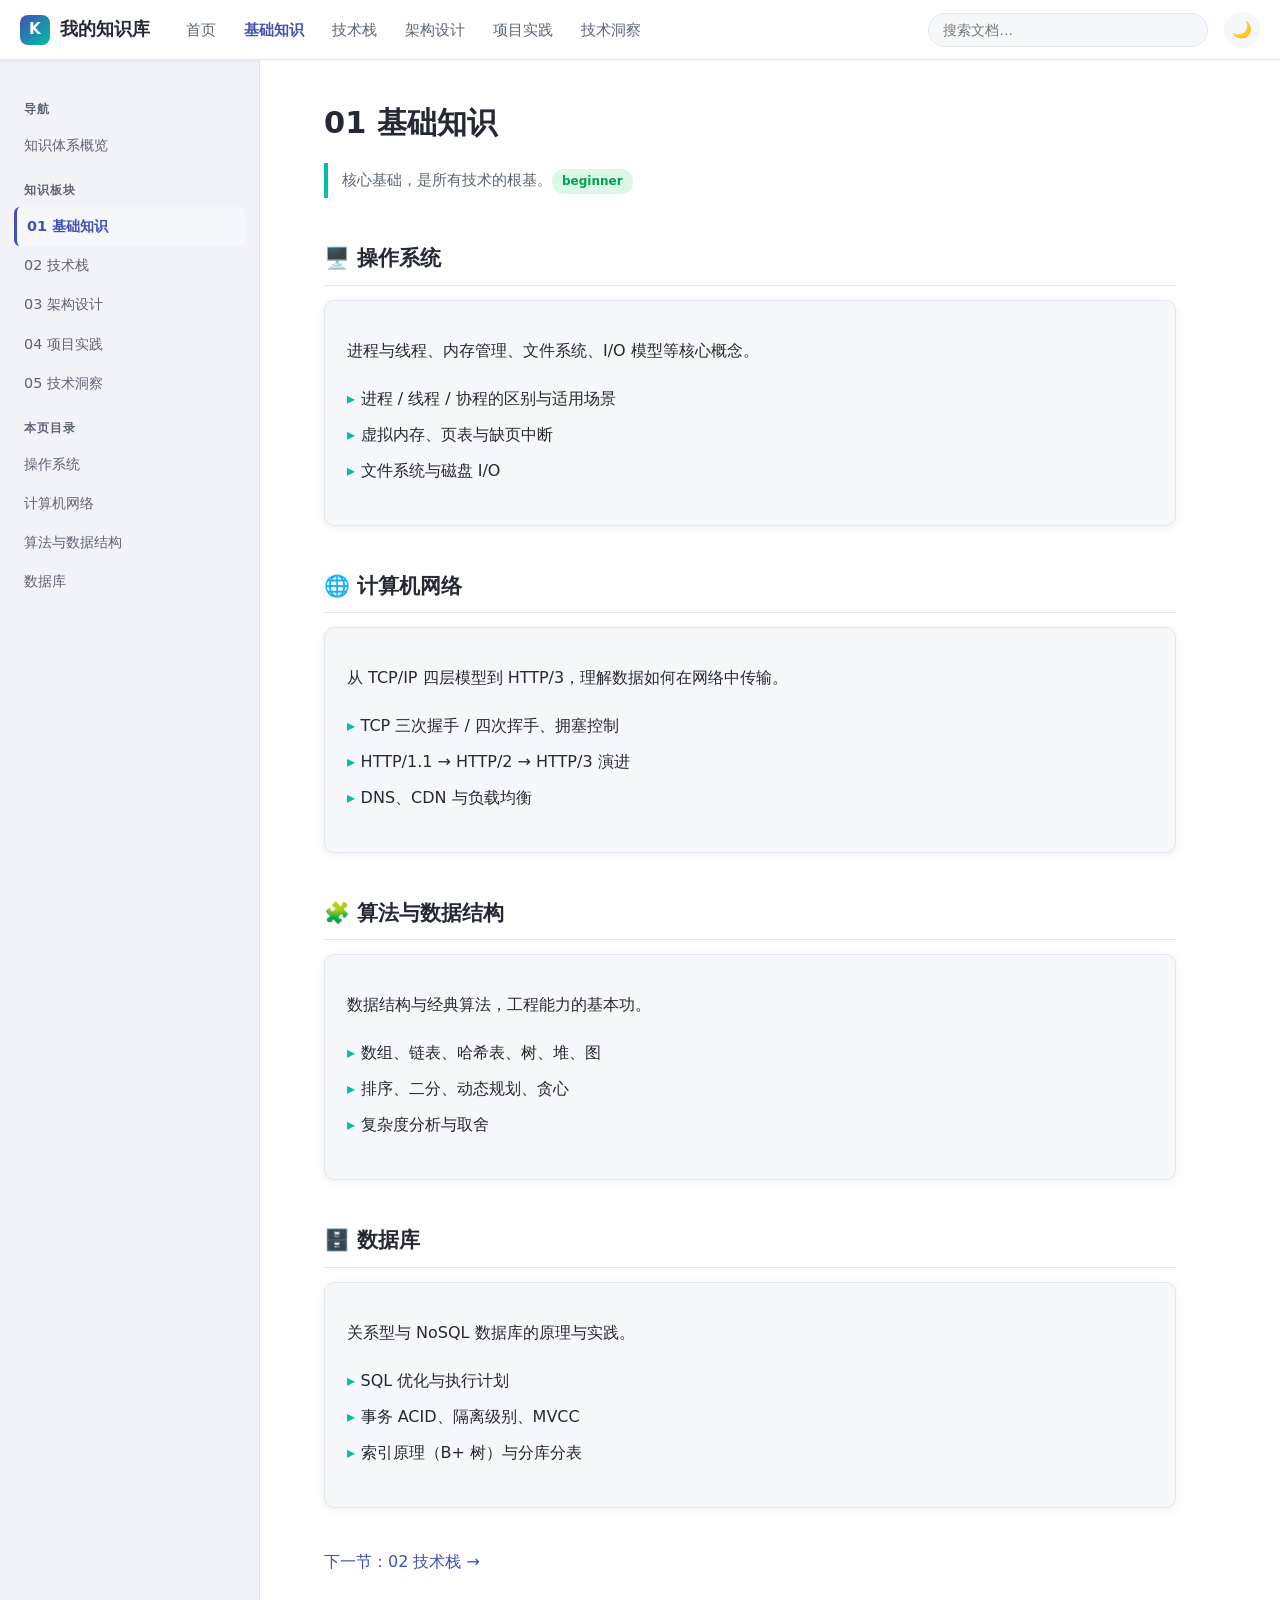
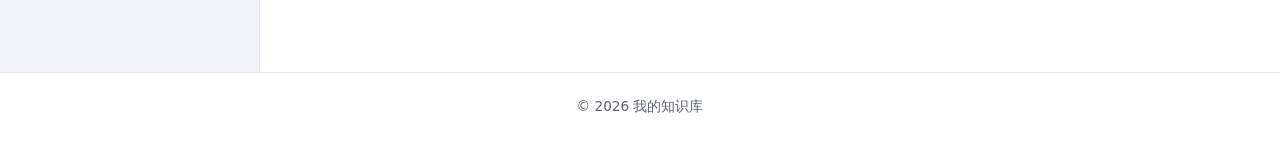
==== 01-foundations.html @ 67ab2db3 "Initial commit: personal knowledge OS site" ====
<!DOCTYPE html>
<html lang="zh-CN">
<head>
  <meta charset="UTF-8">
  <meta name="viewport" content="width=device-width, initial-scale=1.0">
  <title>基础知识 · 我的知识库</title>
  <link rel="stylesheet" href="css/style.css">
</head>
<body>
  <header class="site-header">
    <a class="site-title" href="index.html"><span class="logo">K</span> 我的知识库</a>
    <nav class="top-nav">
      <a href="index.html">首页</a>
      <a href="01-foundations.html" class="active">基础知识</a>
      <a href="02-technologies.html">技术栈</a>
      <a href="03-architecture.html">架构设计</a>
      <a href="04-projects.html">项目实践</a>
      <a href="05-insights.html">技术洞察</a>
    </nav>
    <div class="search-box">
      <input type="text" id="searchInput" placeholder="搜索文档…">
      <div class="search-results" id="searchResults"></div>
    </div>
    <button class="theme-toggle" id="themeToggle" onclick="toggleTheme()" title="切换深色模式">🌙</button>
  </header>

  <div class="layout">
    <aside class="sidebar">
      <div class="nav-label">导航</div>
      <a href="index.html">知识体系概览</a>
      <div class="nav-label">知识板块</div>
      <a href="01-foundations.html" class="active">01 基础知识</a>
      <a href="02-technologies.html">02 技术栈</a>
      <a href="03-architecture.html">03 架构设计</a>
      <a href="04-projects.html">04 项目实践</a>
      <a href="05-insights.html">05 技术洞察</a>
      <div class="nav-label">本页目录</div>
      <a href="#os">操作系统</a>
      <a href="#network">计算机网络</a>
      <a href="#algorithm">算法与数据结构</a>
      <a href="#database">数据库</a>
    </aside>

    <main class="content">
      <h1 class="page-title">01 基础知识</h1>
      <p class="page-sub">核心基础，是所有技术的根基。<span class="badge green">beginner</span></p>

      <h2 class="section" id="os">🖥️ 操作系统</h2>
      <div class="card">
        <p>进程与线程、内存管理、文件系统、I/O 模型等核心概念。</p>
        <ul class="feature-list">
          <li>进程 / 线程 / 协程的区别与适用场景</li>
          <li>虚拟内存、页表与缺页中断</li>
          <li>文件系统与磁盘 I/O</li>
        </ul>
      </div>

      <h2 class="section" id="network">🌐 计算机网络</h2>
      <div class="card">
        <p>从 TCP/IP 四层模型到 HTTP/3，理解数据如何在网络中传输。</p>
        <ul class="feature-list">
          <li>TCP 三次握手 / 四次挥手、拥塞控制</li>
          <li>HTTP/1.1 → HTTP/2 → HTTP/3 演进</li>
          <li>DNS、CDN 与负载均衡</li>
        </ul>
      </div>

      <h2 class="section" id="algorithm">🧩 算法与数据结构</h2>
      <div class="card">
        <p>数据结构与经典算法，工程能力的基本功。</p>
        <ul class="feature-list">
          <li>数组、链表、哈希表、树、堆、图</li>
          <li>排序、二分、动态规划、贪心</li>
          <li>复杂度分析与取舍</li>
        </ul>
      </div>

      <h2 class="section" id="database">🗄️ 数据库</h2>
      <div class="card">
        <p>关系型与 NoSQL 数据库的原理与实践。</p>
        <ul class="feature-list">
          <li>SQL 优化与执行计划</li>
          <li>事务 ACID、隔离级别、MVCC</li>
          <li>索引原理（B+ 树）与分库分表</li>
        </ul>
      </div>

      <p style="margin-top:40px"><a href="02-technologies.html">下一节：02 技术栈 →</a></p>
    </main>
  </div>

  <footer class="site-footer">© 2026 我的知识库</footer>
  <button class="back-top" id="backTop" onclick="scrollToTop()" title="返回顶部">↑</button>
  <script src="js/main.js"></script>
</body>
</html>
---- css/style.css ----
/* ============ 主题变量 ============ */
:root {
  --primary: #4051b5;
  --primary-light: #4d62d0;
  --accent: #00bfa5;
  --bg: #ffffff;
  --bg-alt: #f6f7fb;
  --bg-code: #eceef7;
  --text: #242933;
  --text-soft: #5b6472;
  --border: #e3e6ef;
  --card-shadow: 0 2px 8px rgba(30, 40, 80, 0.08);
  --header-bg: #ffffff;
  --sidebar-bg: #f2f3f9;
  --radius: 10px;
}

[data-theme="dark"] {
  --primary: #7c8cff;
  --primary-light: #94a1ff;
  --accent: #2ee6c8;
  --bg: #16181d;
  --bg-alt: #1c1f26;
  --bg-code: #242830;
  --text: #e4e7ee;
  --text-soft: #a3abba;
  --border: #2c313c;
  --card-shadow: 0 2px 10px rgba(0, 0, 0, 0.35);
  --header-bg: #1a1d24;
  --sidebar-bg: #14161b;
}

/* ============ 基础 ============ */
* { box-sizing: border-box; }
html { scroll-behavior: smooth; }
body {
  margin: 0;
  font-family: "Segoe UI", "PingFang SC", "Microsoft YaHei", system-ui, sans-serif;
  background: var(--bg);
  color: var(--text);
  line-height: 1.75;
  transition: background 0.25s, color 0.25s;
}
a { color: var(--primary); text-decoration: none; }
a:hover { color: var(--primary-light); }
code {
  font-family: Consolas, "JetBrains Mono", monospace;
  background: var(--bg-code);
  padding: 0.15em 0.4em;
  border-radius: 4px;
  font-size: 0.9em;
}

/* ============ 顶部导航栏 ============ */
.site-header {
  position: sticky;
  top: 0;
  z-index: 100;
  display: flex;
  align-items: center;
  gap: 16px;
  height: 60px;
  padding: 0 20px;
  background: var(--header-bg);
  border-bottom: 1px solid var(--border);
  box-shadow: 0 1px 4px rgba(0,0,0,0.05);
}
.site-title {
  display: flex;
  align-items: center;
  gap: 10px;
  font-weight: 700;
  font-size: 1.1rem;
  color: var(--text);
  white-space: nowrap;
}
.site-title .logo {
  width: 30px; height: 30px;
  display: grid; place-items: center;
  border-radius: 8px;
  background: linear-gradient(135deg, var(--primary), var(--accent));
  color: #fff; font-size: 0.95rem;
}
.top-nav { display: flex; gap: 4px; margin-left: 8px; overflow-x: auto; }
.top-nav a {
  padding: 6px 12px;
  border-radius: 6px;
  color: var(--text-soft);
  font-size: 0.92rem;
  white-space: nowrap;
}
.top-nav a:hover { background: var(--bg-alt); color: var(--text); }
.top-nav a.active { color: var(--primary); font-weight: 600; }

/* 搜索 */
.search-box { position: relative; margin-left: auto; width: min(280px, 32vw); }
.search-box input {
  width: 100%;
  padding: 8px 14px;
  border-radius: 20px;
  border: 1px solid var(--border);
  background: var(--bg-alt);
  color: var(--text);
  font-size: 0.9rem;
  outline: none;
  transition: border 0.2s;
}
.search-box input:focus { border-color: var(--primary); }
.search-results {
  position: absolute;
  top: calc(100% + 6px);
  right: 0;
  width: 130%;
  max-height: 320px;
  overflow-y: auto;
  background: var(--header-bg);
  border: 1px solid var(--border);
  border-radius: var(--radius);
  box-shadow: var(--card-shadow);
  display: none;
  z-index: 200;
}
.search-results.show { display: block; }
.search-results a {
  display: block;
  padding: 9px 14px;
  color: var(--text);
  font-size: 0.9rem;
  border-bottom: 1px solid var(--border);
}
.search-results a:last-child { border-bottom: none; }
.search-results a:hover { background: var(--bg-alt); }
.search-results .sr-desc { display: block; color: var(--text-soft); font-size: 0.8rem; }

/* 主题切换 */
.theme-toggle {
  border: none;
  background: var(--bg-alt);
  color: var(--text);
  width: 36px; height: 36px;
  border-radius: 50%;
  cursor: pointer;
  font-size: 1rem;
  flex: none;
  transition: transform 0.2s;
}
.theme-toggle:hover { transform: rotate(20deg); }

/* ============ 布局 ============ */
.layout { display: flex; min-height: calc(100vh - 60px); }
.sidebar {
  width: 260px;
  flex: none;
  padding: 24px 14px;
  background: var(--sidebar-bg);
  border-right: 1px solid var(--border);
  font-size: 0.9rem;
}
.sidebar .nav-label {
  font-weight: 700;
  color: var(--text-soft);
  font-size: 0.78rem;
  text-transform: uppercase;
  letter-spacing: 0.08em;
  padding: 14px 10px 6px;
}
.sidebar a {
  display: block;
  padding: 7px 10px;
  border-radius: 6px;
  color: var(--text-soft);
}
.sidebar a:hover { background: var(--bg-alt); color: var(--text); }
.sidebar a.active {
  color: var(--primary);
  background: var(--bg-alt);
  font-weight: 600;
  border-left: 3px solid var(--primary);
}
.content {
  flex: 1;
  min-width: 0;
  padding: 36px clamp(20px, 5vw, 64px) 80px;
  max-width: 980px;
}

/* ============ 内容元素 ============ */
.page-title { font-size: 1.9rem; margin: 0 0 6px; }
.page-sub {
  color: var(--text-soft);
  font-size: 0.95rem;
  border-left: 4px solid var(--accent);
  padding: 4px 0 4px 14px;
  margin: 14px 0 30px;
}
h2.section {
  font-size: 1.3rem;
  margin: 42px 0 14px;
  padding-bottom: 8px;
  border-bottom: 1px solid var(--border);
}
h3 { font-size: 1.08rem; margin: 26px 0 10px; }
.card {
  background: var(--bg-alt);
  border: 1px solid var(--border);
  border-radius: var(--radius);
  padding: 20px 22px;
  box-shadow: var(--card-shadow);
}
.card h3 { margin-top: 0; }
.card-link { display: block; transition: transform 0.15s, border-color 0.15s; }
.card-link:hover { transform: translateY(-3px); border-color: var(--primary); }

.grid { display: grid; gap: 16px; }
.grid.cols-2 { grid-template-columns: repeat(auto-fill, minmax(280px, 1fr)); }
.grid.cols-3 { grid-template-columns: repeat(auto-fill, minmax(220px, 1fr)); }

.badge {
  display: inline-block;
  padding: 2px 10px;
  border-radius: 12px;
  font-size: 0.75rem;
  font-weight: 600;
  background: color-mix(in srgb, var(--primary) 14%, transparent);
  color: var(--primary);
}
.badge.green { background: rgba(0, 200, 83, 0.14); color: #00a152; }
.badge.yellow { background: rgba(255, 196, 0, 0.16); color: #b28704; }
.badge.red { background: rgba(233, 60, 60, 0.13); color: #d32f2f; }

ul.feature-list { padding-left: 0; list-style: none; }
ul.feature-list li { padding: 4px 0; }
ul.feature-list li::before { content: "▸ "; color: var(--accent); font-weight: 700; }

/* 金字塔 */
.pyramid { display: flex; flex-direction: column; align-items: center; gap: 8px; margin: 26px 0; }
.pyramid a {
  display: flex;
  align-items: center;
  justify-content: space-between;
  gap: 18px;
  padding: 10px 22px;
  color: #fff;
  border-radius: 8px;
  font-weight: 600;
  font-size: 0.92rem;
  box-shadow: var(--card-shadow);
  transition: transform 0.15s, filter 0.15s;
}
.pyramid a:hover { transform: scale(1.03); color: #fff; filter: brightness(1.08); }
.pyramid a .p-desc { font-weight: 400; font-size: 0.8rem; opacity: 0.9; }
.py-1 { width: 46%; background: linear-gradient(135deg, #7c4dff, #536dfe); }
.py-2 { width: 56%; background: linear-gradient(135deg, #4051b5, #4d62d0); }
.py-3 { width: 66%; background: linear-gradient(135deg, #00897b, #00bfa5); }
.py-4 { width: 76%; background: linear-gradient(135deg, #00838f, #00acc1); }
.py-5 { width: 86%; background: linear-gradient(135deg, #546e7a, #78909c); }

/* 统计 */
.stats { display: grid; grid-template-columns: repeat(auto-fit, minmax(140px, 1fr)); gap: 14px; margin: 22px 0; }
.stat {
  text-align: center;
  padding: 18px 10px;
  border-radius: var(--radius);
  background: var(--bg-alt);
  border: 1px solid var(--border);
}
.stat .num { font-size: 1.7rem; font-weight: 800; color: var(--primary); }
.stat .label { font-size: 0.82rem; color: var(--text-soft); }

/* 步骤 */
.steps { counter-reset: step; padding-left: 0; list-style: none; }
.steps li {
  counter-increment: step;
  position: relative;
  padding: 0 0 22px 46px;
}
.steps li::before {
  content: counter(step);
  position: absolute; left: 0; top: 0;
  width: 30px; height: 30px;
  display: grid; place-items: center;
  border-radius: 50%;
  background: var(--primary);
  color: #fff;
  font-weight: 700;
  font-size: 0.9rem;
}
.steps li::after {
  content: "";
  position: absolute; left: 14px; top: 34px; bottom: 4px;
  width: 2px; background: var(--border);
}
.steps li:last-child::after { display: none; }

/* 表格 */
table { width: 100%; border-collapse: collapse; font-size: 0.9rem; }
th, td { padding: 10px 12px; border: 1px solid var(--border); text-align: left; }
th { background: var(--bg-alt); }

/* 页脚 */
.site-footer {
  border-top: 1px solid var(--border);
  padding: 22px;
  text-align: center;
  color: var(--text-soft);
  font-size: 0.85rem;
}

/* 返回顶部 */
.back-top {
  position: fixed;
  right: 22px; bottom: 26px;
  width: 42px; height: 42px;
  border: none;
  border-radius: 50%;
  background: var(--primary);
  color: #fff;
  font-size: 1.1rem;
  cursor: pointer;
  box-shadow: var(--card-shadow);
  opacity: 0;
  pointer-events: none;
  transition: opacity 0.25s;
  z-index: 90;
}
.back-top.show { opacity: 1; pointer-events: auto; }

/* 响应式 */
@media (max-width: 900px) {
  .sidebar { display: none; }
  .search-box { width: 160px; }
  .top-nav { display: none; }
  .page-title { font-size: 1.5rem; }
}
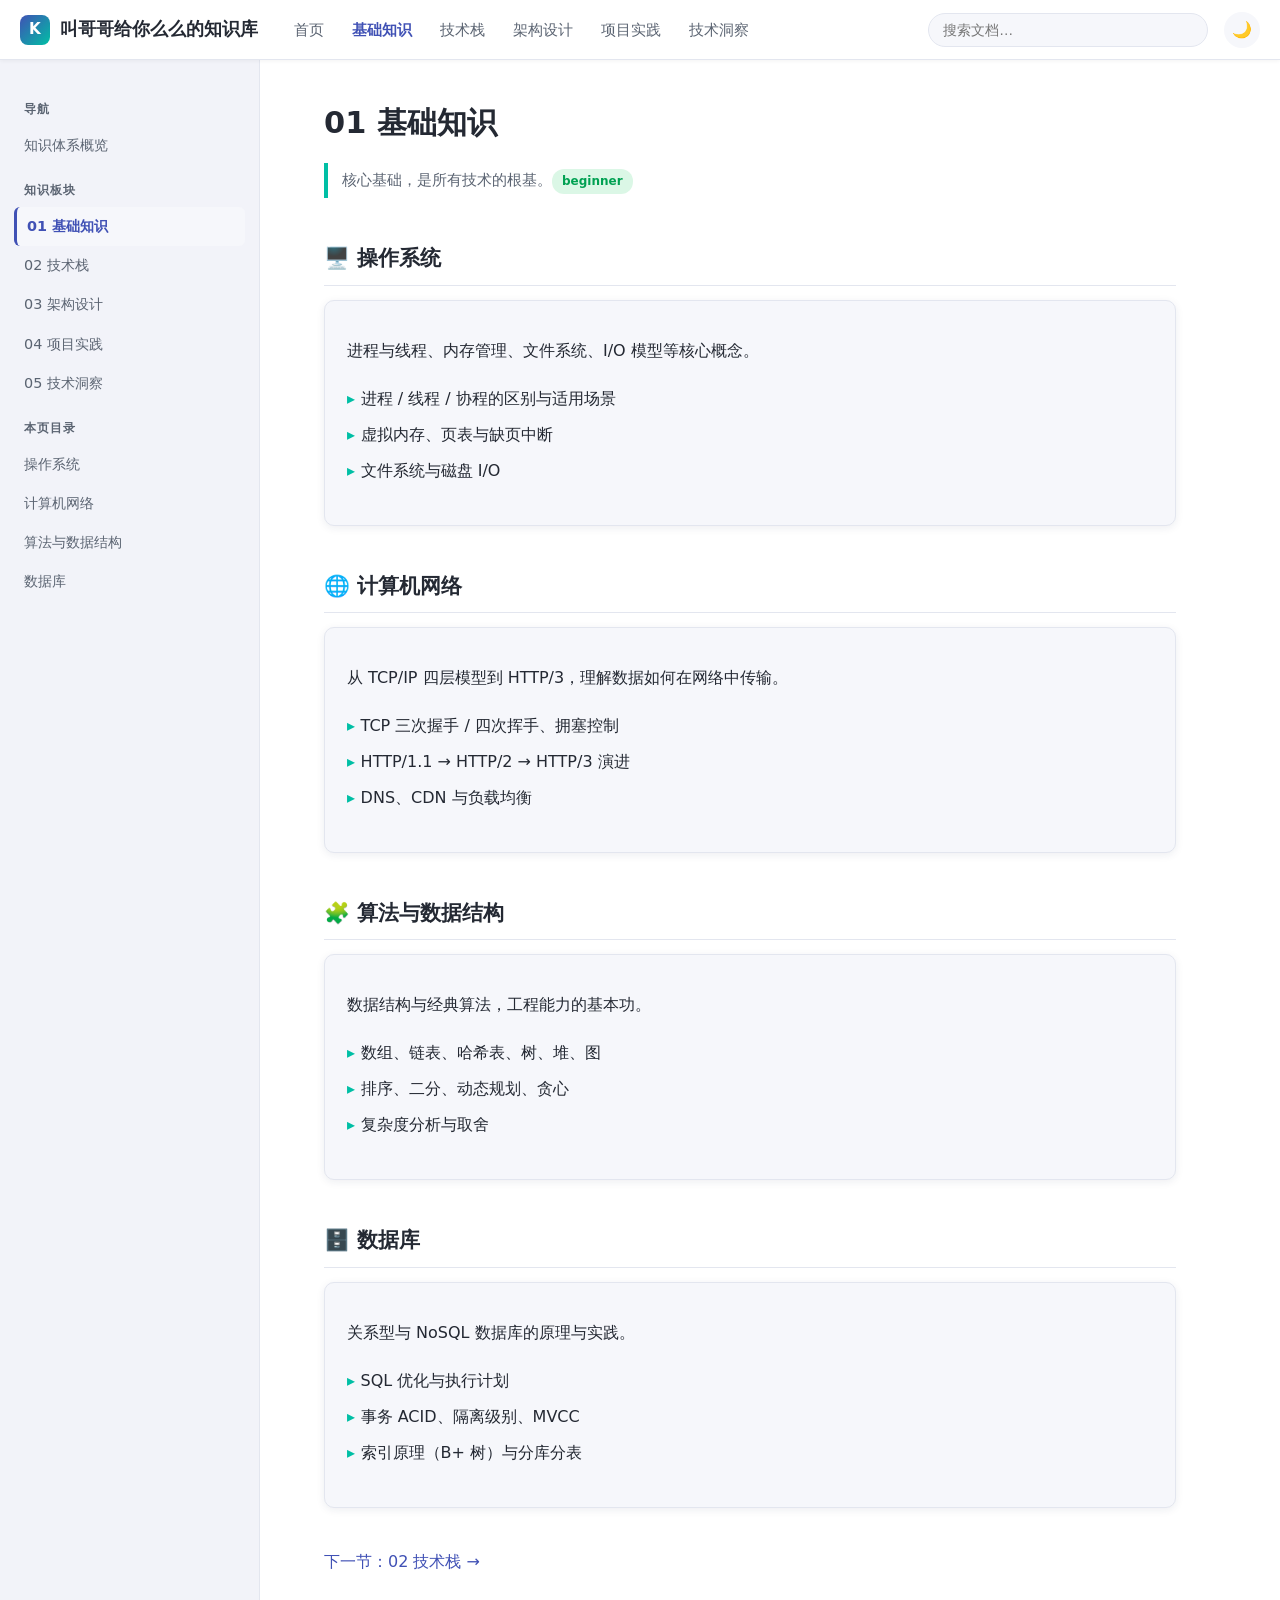
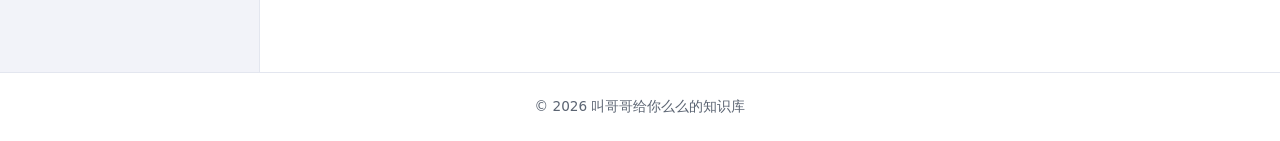
==== commit 413752b1: "docs: 统一全站名称为「叫哥哥给你么么的知识库」" ====
--- a/01-foundations.html
+++ b/01-foundations.html
@@ -3,12 +3,12 @@
 <head>
   <meta charset="UTF-8">
   <meta name="viewport" content="width=device-width, initial-scale=1.0">
-  <title>基础知识 · 我的知识库</title>
+  <title>基础知识 · 叫哥哥给你么么的知识库</title>
   <link rel="stylesheet" href="css/style.css">
 </head>
 <body>
   <header class="site-header">
-    <a class="site-title" href="index.html"><span class="logo">K</span> 我的知识库</a>
+    <a class="site-title" href="index.html"><span class="logo">K</span> 叫哥哥给你么么的知识库</a>
     <nav class="top-nav">
       <a href="index.html">首页</a>
       <a href="01-foundations.html" class="active">基础知识</a>
@@ -89,7 +89,7 @@
     </main>
   </div>
 
-  <footer class="site-footer">© 2026 我的知识库</footer>
+  <footer class="site-footer">© 2026 叫哥哥给你么么的知识库</footer>
   <button class="back-top" id="backTop" onclick="scrollToTop()" title="返回顶部">↑</button>
   <script src="js/main.js"></script>
 </body>
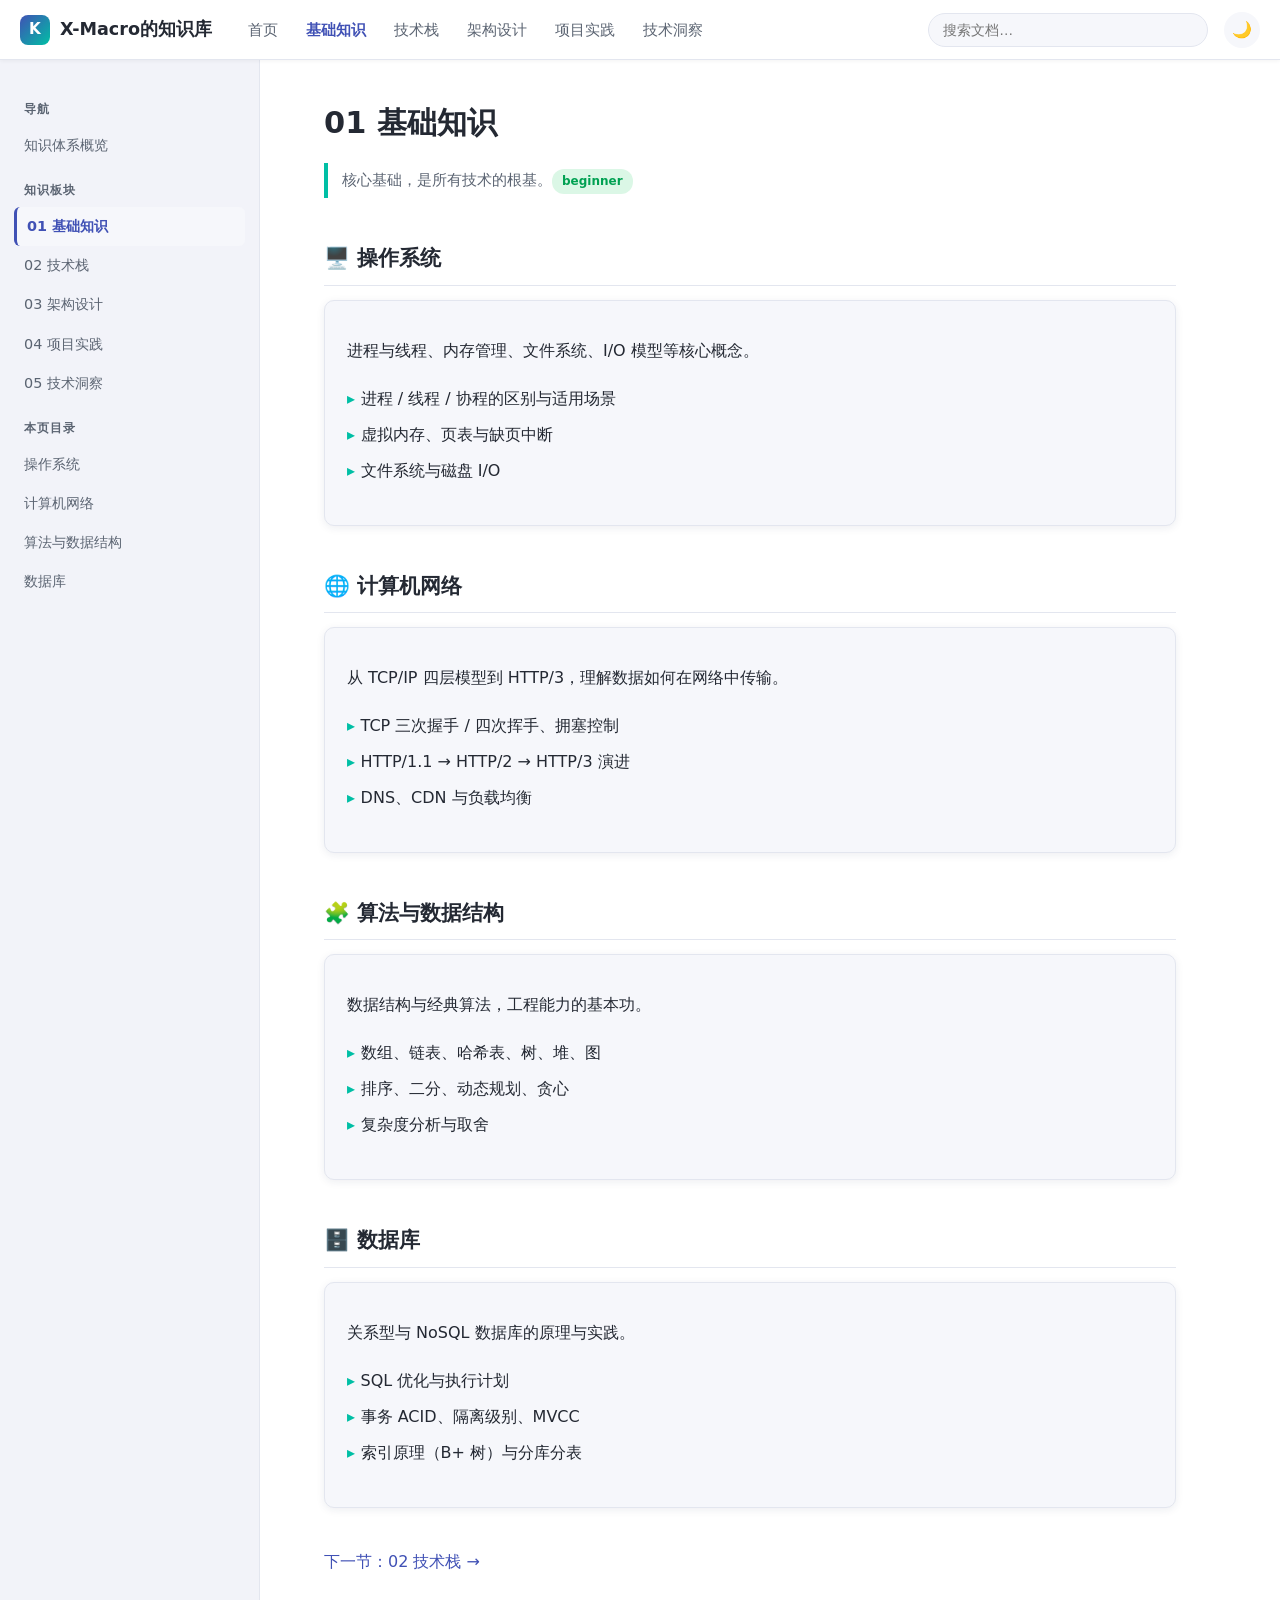
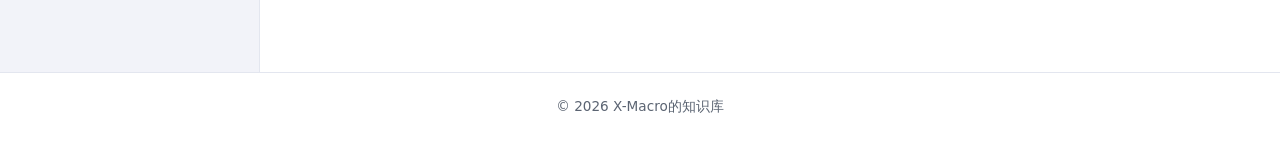
==== commit b61b7dd7: "docs: 全站统一名称为 X-Macro的知识库（含各板块页标题/页脚）" ====
--- a/01-foundations.html
+++ b/01-foundations.html
@@ -3,12 +3,12 @@
 <head>
   <meta charset="UTF-8">
   <meta name="viewport" content="width=device-width, initial-scale=1.0">
-  <title>基础知识 · 叫哥哥给你么么的知识库</title>
+  <title>基础知识 · X-Macro的知识库</title>
   <link rel="stylesheet" href="css/style.css">
 </head>
 <body>
   <header class="site-header">
-    <a class="site-title" href="index.html"><span class="logo">K</span> 叫哥哥给你么么的知识库</a>
+    <a class="site-title" href="index.html"><span class="logo">K</span> X-Macro的知识库</a>
     <nav class="top-nav">
       <a href="index.html">首页</a>
       <a href="01-foundations.html" class="active">基础知识</a>
@@ -89,7 +89,7 @@
     </main>
   </div>
 
-  <footer class="site-footer">© 2026 叫哥哥给你么么的知识库</footer>
+  <footer class="site-footer">© 2026 X-Macro的知识库</footer>
   <button class="back-top" id="backTop" onclick="scrollToTop()" title="返回顶部">↑</button>
   <script src="js/main.js"></script>
 </body>
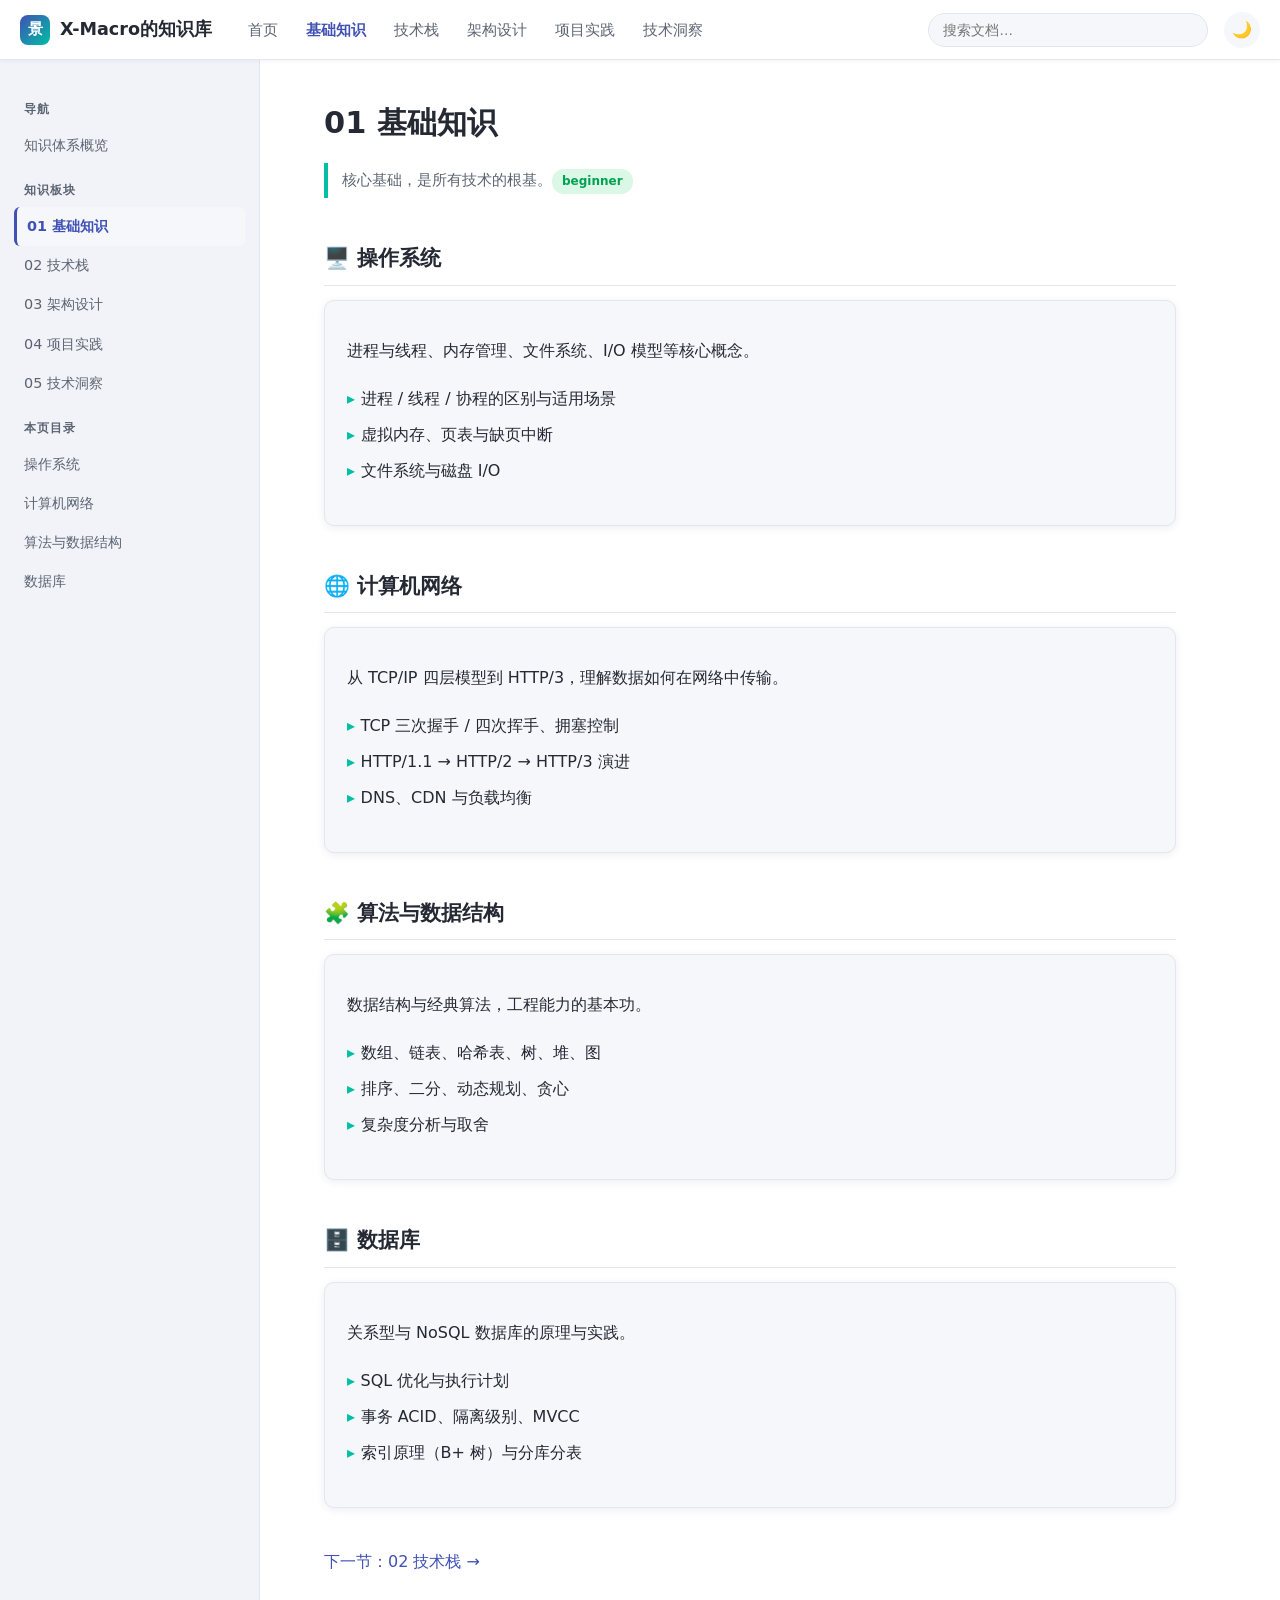
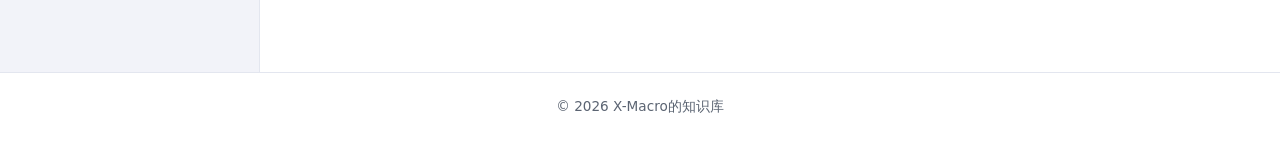
==== commit c19cbc45: "fix: 将站点标题中的徽标从"K"替换为"景" ====
--- a/01-foundations.html
+++ b/01-foundations.html
@@ -8,7 +8,7 @@
 </head>
 <body>
   <header class="site-header">
-    <a class="site-title" href="index.html"><span class="logo">K</span> X-Macro的知识库</a>
+    <a class="site-title" href="index.html"><span class="logo">景</span> X-Macro的知识库</a>
     <nav class="top-nav">
       <a href="index.html">首页</a>
       <a href="01-foundations.html" class="active">基础知识</a>
